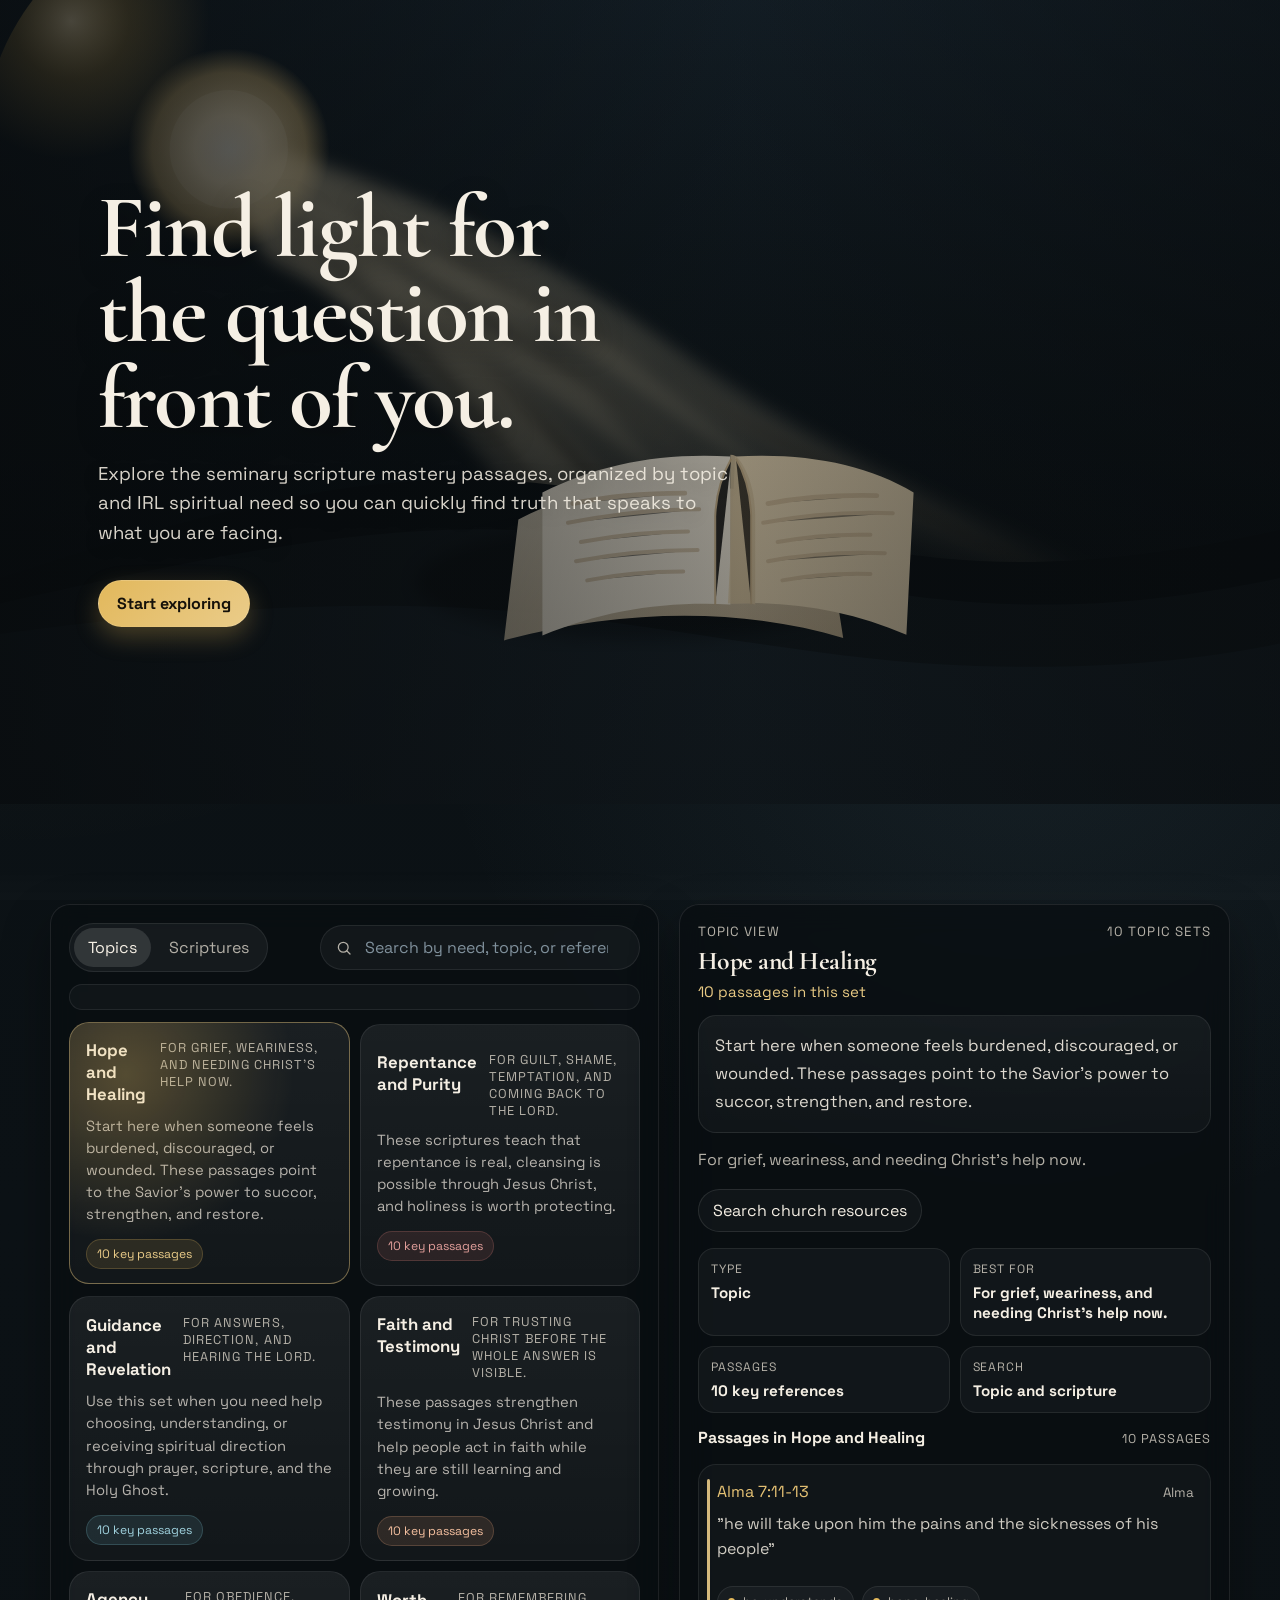
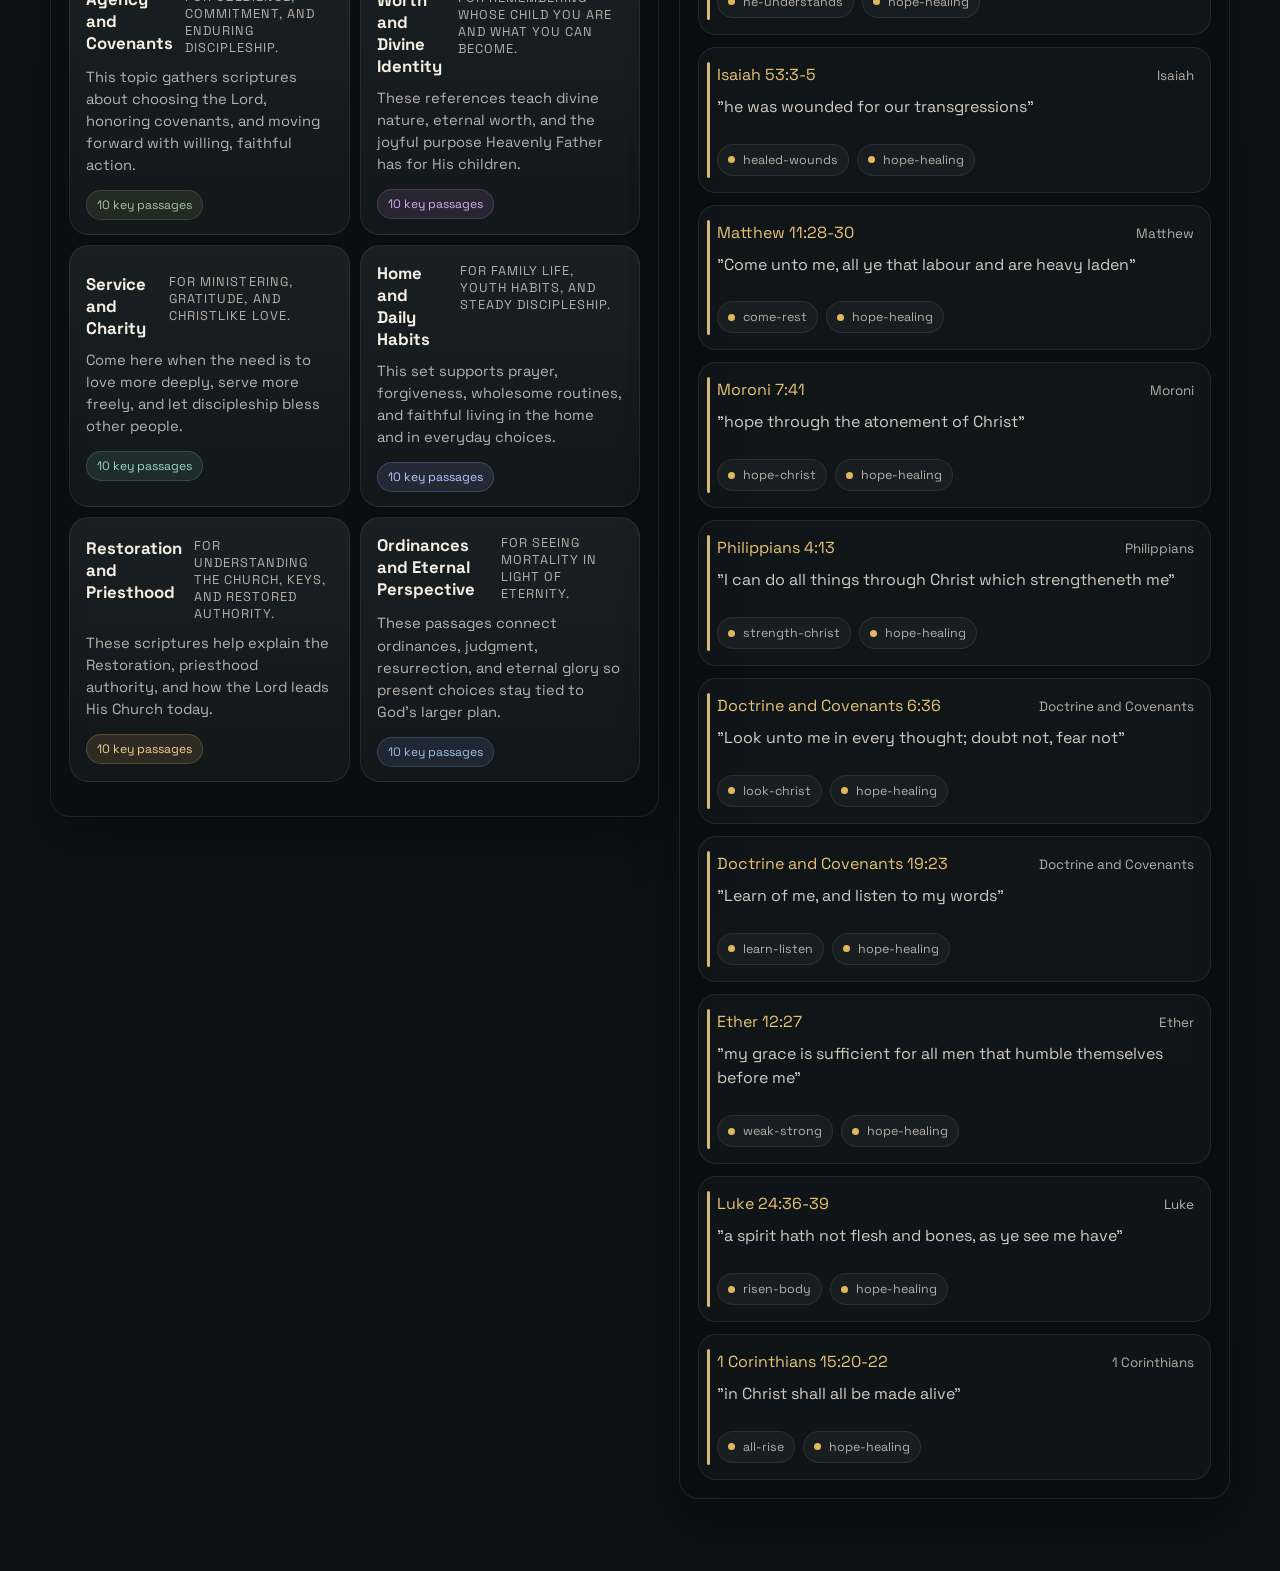
==== explore.html @ fcadfcb4 "first commit" ====
<!doctype html>
<html lang="en">
<head>
  <meta charset="utf-8" />
  <meta name="viewport" content="width=device-width, initial-scale=1" />
  <meta name="color-scheme" content="dark light" />
  <title>Scripture Atlas</title>
  <link rel="preconnect" href="https://fonts.googleapis.com">
  <link rel="preconnect" href="https://fonts.gstatic.com" crossorigin>
  <link href="https://fonts.googleapis.com/css2?family=Cormorant+Garamond:wght@500;600;700&family=Space+Grotesk:wght@400;500;600;700&display=swap" rel="stylesheet">
  <link rel="stylesheet" href="styles.css" />
</head>
<body data-page="explore">
  <div class="page">
    <main>
      <section class="hero explore-hero">
        <div class="hero-stage" aria-hidden="true" data-parallax-stage>
          <svg viewBox="0 0 1600 1080" preserveAspectRatio="xMidYMid slice">
            <defs>
              <linearGradient id="sky-explore" x1="0" y1="0" x2="0" y2="1">
                <stop offset="0%" stop-color="#16222b"/>
                <stop offset="42%" stop-color="#0f171c"/>
                <stop offset="100%" stop-color="#070b0d"/>
              </linearGradient>
              <radialGradient id="sun-explore" cx="18%" cy="24%" r="28%">
                <stop offset="0%" stop-color="#f6e3b7" stop-opacity="0.95"/>
                <stop offset="42%" stop-color="#e2b85b" stop-opacity="0.45"/>
                <stop offset="100%" stop-color="#e2b85b" stop-opacity="0"/>
              </radialGradient>
              <radialGradient id="sun-core-explore" cx="50%" cy="50%" r="50%">
                <stop offset="0%" stop-color="#fff8e7" stop-opacity="0.82"/>
                <stop offset="34%" stop-color="#f7e4bc" stop-opacity="0.86"/>
                <stop offset="76%" stop-color="#f0cf88" stop-opacity="0.62"/>
                <stop offset="100%" stop-color="#edc979" stop-opacity="0"/>
              </radialGradient>
              <linearGradient id="beam-explore" x1="0" y1="0" x2="1" y2="1">
                <stop offset="0%" stop-color="#f8e7bf" stop-opacity="0.75"/>
                <stop offset="100%" stop-color="#f8e7bf" stop-opacity="0"/>
              </linearGradient>
              <linearGradient id="beam-core-explore" x1="0" y1="0" x2="1" y2="1">
                <stop offset="0%" stop-color="#f8e7bf" stop-opacity="0.85"/>
                <stop offset="100%" stop-color="#f8e7bf" stop-opacity="0"/>
              </linearGradient>
              <linearGradient id="book-explore" x1="0" y1="0" x2="1" y2="1">
                <stop offset="0%" stop-color="#f1e7d1"/>
                <stop offset="100%" stop-color="#d8c29c"/>
              </linearGradient>
              <clipPath id="page-left-explore">
                <path d="M238 78c68-34 143-49 223-45l12 184c-82-4-156 8-226 39z"/>
              </clipPath>
              <clipPath id="page-right-explore">
                <path d="M479 33c80-4 155 11 223 45l-9 178c-70-31-145-43-226-39z"/>
              </clipPath>
              <filter id="blur-explore">
                <feGaussianBlur stdDeviation="10"/>
              </filter>
            </defs>
            <rect width="1600" height="1080" fill="url(#sky-explore)"/>
            <circle cx="286" cy="224" r="308" fill="url(#sun-explore)"/>
            <circle cx="286" cy="224" r="126" fill="url(#sun-core-explore)" opacity="1"/>
            <circle cx="286" cy="224" r="74" fill="#fff8e7" opacity="0.16"/>
            <g opacity="0.58" filter="url(#blur-explore)">
              <path d="M374 316C500 378 636 488 780 666C842 742 896 794 948 834" stroke="url(#beam-core-explore)" stroke-width="118" stroke-linecap="round"/>
              <path d="M344 286C484 346 666 444 882 620C992 710 1116 782 1258 848" stroke="url(#beam-explore)" stroke-width="92" stroke-linecap="round"/>
              <path d="M348 298C450 382 566 482 692 666C746 734 794 786 850 842" stroke="url(#beam-explore)" stroke-width="82" stroke-linecap="round"/>
              <path d="M360 264C492 308 646 374 824 502C976 610 1148 688 1368 782" stroke="url(#beam-explore)" stroke-width="70" stroke-linecap="round"/>
            </g>
            <path d="M0 760C220 690 380 642 560 637C740 632 905 690 1080 722C1240 751 1390 746 1600 700V1080H0Z" fill="#0a0f12"/>
            <path d="M0 792C240 737 422 700 593 699C759 698 925 749 1088 775C1265 804 1416 798 1600 760V1080H0Z" fill="#11181c"/>
            <path d="M0 830C180 805 420 785 620 800C820 814 1020 864 1220 870C1380 875 1500 862 1600 842V1080H0Z" fill="#182229"/>
            <g transform="translate(440 575)">
              <ellipse cx="360" cy="190" rx="280" ry="72" fill="#000" opacity="0.35" filter="url(#blur-explore)"/>
              <path d="M208 112c96-52 243-64 382-6l24 154c-123-37-272-38-424 3z" fill="url(#book-explore)" opacity="0.86"/>
              <path d="M238 78c70-35 146-50 235-45l0 185c-86-4-160 8-235 39z" fill="#f6eedd"/>
              <path d="M479 33c89-5 165 10 223 45l-9 178c-72-31-146-43-223-39z" fill="#ead8b5"/>
              <path d="M473 31c5 0 8 2 11 6c13 18 19 41 20 67v114c-7-1-17-1-31-1z" fill="#dbc6a0" opacity="0.92"/>
              <path d="M474 36c-13 23-19 47-20 72v110" stroke="#ccb183" stroke-width="2.5" opacity="0.82"/>
              <path d="M480 36c13 22 18 46 19 71v111" stroke="#c9ad83" stroke-width="2.5" opacity="0.68"/>
              <g clip-path="url(#page-left-explore)" opacity="0.5">
                <path d="M276 92c38-8 86-13 140-13" stroke="#b89e78" stroke-width="6" stroke-linecap="round"/>
                <path d="M270 116c56-11 112-17 164-17" stroke="#b89e78" stroke-width="5" stroke-linecap="round"/>
                <path d="M286 140c44-8 92-13 134-13" stroke="#b89e78" stroke-width="5" stroke-linecap="round"/>
                <path d="M280 164c52-10 104-14 152-14" stroke="#b89e78" stroke-width="5" stroke-linecap="round"/>
                <path d="M294 188c40-8 82-11 120-11" stroke="#b89e78" stroke-width="5" stroke-linecap="round"/>
              </g>
              <g clip-path="url(#page-right-explore)" opacity="0.42">
                <path d="M520 92c36-7 84-11 136-10" stroke="#b89e78" stroke-width="6" stroke-linecap="round"/>
                <path d="M514 116c52-10 108-14 162-12" stroke="#b89e78" stroke-width="5" stroke-linecap="round"/>
                <path d="M532 140c38-7 80-10 116-9" stroke="#b89e78" stroke-width="5" stroke-linecap="round"/>
                <path d="M520 164c48-9 98-12 146-10" stroke="#b89e78" stroke-width="5" stroke-linecap="round"/>
                <path d="M538 188c36-7 74-9 110-8" stroke="#b89e78" stroke-width="5" stroke-linecap="round"/>
              </g>
            </g>
          </svg>
          <div class="veil"></div>
        </div>

        <div class="wrap hero-shell">
          <div class="hero-content">
            <div class="hero-copy reveal">
              <h2>Find light for the question in front of you.</h2>
              <p>
                Explore the seminary scripture mastery passages, organized by topic and IRL spiritual need so you can quickly find truth that speaks to what you are facing.
              </p>
              <div class="hero-actions">
                <a class="btn primary" href="#study-workspace">Start exploring</a>
              </div>
            </div>
          </div>
        </div>
      </section>

      <section class="section" id="study-workspace">
        <div class="wrap">
          <div class="workspace" data-workspace>
            <div class="lane reveal">
              <div class="toolbar">
                <div class="modes" role="tablist" aria-label="View mode">
                  <button class="mode" data-mode-button data-mode="topics" aria-pressed="true" type="button">Topics</button>
                  <button class="mode" data-mode-button data-mode="scriptures" aria-pressed="false" type="button">Scriptures</button>
                </div>
                <label class="search" aria-label="Search passages and topics">
                  <svg viewBox="0 0 24 24" width="18" height="18" fill="none" stroke="currentColor" stroke-width="1.7" stroke-linecap="round" stroke-linejoin="round">
                    <circle cx="11" cy="11" r="6.5"></circle>
                    <path d="m16 16 4 4"></path>
                  </svg>
                  <input data-search type="search" placeholder="Search by need, topic, or reference" autocomplete="off" />
                </label>
              </div>

              <div class="suggestions" data-suggestions hidden></div>
              <div class="themes" data-primary-grid aria-label="Primary cards"></div>
              <div class="stream" data-stream></div>
            </div>

            <aside class="detail reveal">
              <div class="label">
                <small data-detail-label>Topic view</small>
                <small data-topic-count>10 topic sets</small>
              </div>
              <h4 data-detail-title>Hope and Healing</h4>
              <div class="ref" data-detail-ref>3 passages in this set</div>
              <div class="excerpt" data-detail-excerpt>
                Start here when someone feels burdened, discouraged, or wounded. These passages point to the Savior's power to succor, strengthen, and restore.
              </div>
              <p class="note" data-detail-note>
                Short note and direct scripture links.
              </p>
              <div class="action-row" data-detail-actions></div>
              <div class="meta" data-detail-meta></div>
              <div class="topic-passages" data-topic-passages-wrap>
                <div class="topic-passages-head">
                  <strong data-topic-passages-title>Passages in Hope and Healing</strong>
                  <span data-topic-passages-count>10 passages</span>
                </div>
                <div class="stream" data-topic-passages-list></div>
              </div>
            </aside>

            <aside class="detail scripture-detail reveal" data-scripture-panel hidden>
              <div class="label">
                <small>Scripture detail</small>
                <button class="close-detail" type="button" data-close-scripture aria-label="Close scripture detail">Close</button>
              </div>
              <h4 data-scripture-title>Scripture title</h4>
              <div class="ref" data-scripture-ref>Reference</div>
              <div class="excerpt" data-scripture-excerpt></div>
              <p class="note" data-scripture-note></p>
              <div class="action-row" data-scripture-actions></div>
              <div class="meta" data-scripture-meta></div>
            </aside>
          </div>
        </div>
      </section>
    </main>
  </div>

  <div class="modal-shell" data-scripture-modal hidden>
    <div class="modal-backdrop" data-close-scripture></div>
    <div class="modal-card">
      <div class="label">
        <small>Scripture detail</small>
        <button class="close-detail" type="button" data-close-scripture aria-label="Close scripture detail">Close</button>
      </div>
      <h4 data-scripture-modal-title>Scripture title</h4>
      <div class="ref" data-scripture-modal-ref>Reference</div>
      <div class="excerpt" data-scripture-modal-excerpt></div>
      <p class="note" data-scripture-modal-note></p>
      <div class="action-row" data-scripture-modal-actions></div>
      <div class="meta" data-scripture-modal-meta></div>
    </div>
  </div>

  <script src="site-data.js"></script>
  <script src="site.js"></script>
</body>
</html>
---- styles.css ----
:root {
  --bg: #0b1114;
  --bg-2: #10181d;
  --surface: rgba(14, 20, 24, 0.72);
  --surface-strong: rgba(12, 17, 20, 0.88);
  --text: #f5efe4;
  --muted: #b4b0a7;
  --faint: #70808a;
  --line: rgba(255, 255, 255, 0.10);
  --accent: #e2b85b;
  --accent-soft: rgba(226, 184, 91, 0.16);
  --accent-glow: rgba(226, 184, 91, 0.28);
  --shadow: 0 20px 50px rgba(0, 0, 0, 0.32);
  --max: 1180px;
  --radius: 20px;
  --radius-sm: 14px;
}

* { box-sizing: border-box; }
html { scroll-behavior: smooth; }
body {
  margin: 0;
  color: var(--text);
  font-family: "Space Grotesk", system-ui, -apple-system, BlinkMacSystemFont, "Segoe UI", sans-serif;
  background:
    radial-gradient(circle at top left, rgba(226, 184, 91, 0.12), transparent 25%),
    radial-gradient(circle at 80% 20%, rgba(121, 171, 196, 0.10), transparent 22%),
    linear-gradient(180deg, #0a1013 0%, #0c1216 38%, #0b1114 100%);
  overflow-x: hidden;
}

body.modal-open {
  overflow: hidden;
}

body::before {
  content: "";
  position: fixed;
  inset: 0;
  pointer-events: none;
  background:
    linear-gradient(transparent 0%, transparent 97%, rgba(255,255,255,0.03) 100%),
    radial-gradient(circle at 50% 0%, rgba(255,255,255,0.06), transparent 30%);
  mix-blend-mode: screen;
  opacity: 0.38;
}

a { color: inherit; text-decoration: none; }
button, input { font: inherit; }

.page {
  position: relative;
  width: 100%;
}

.wrap {
  width: min(var(--max), calc(100vw - 40px));
  margin: 0 auto;
}

.site-header {
  padding: 20px 0 10px;
}

.header-bar {
  display: flex;
  align-items: center;
  justify-content: space-between;
  gap: 16px;
  padding: 14px 18px;
  border-radius: 18px;
  border: 1px solid rgba(255,255,255,0.08);
  background: rgba(8, 12, 14, 0.52);
  backdrop-filter: blur(16px);
  box-shadow: var(--shadow);
}

.brand {
  display: inline-flex;
  align-items: center;
  gap: 12px;
  min-width: 0;
}

.mark {
  width: 30px;
  height: 30px;
  flex: none;
  display: grid;
  place-items: center;
  border-radius: 10px;
  background: linear-gradient(145deg, rgba(255,255,255,0.14), rgba(255,255,255,0.04));
  border: 1px solid rgba(255,255,255,0.10);
}

.brand h1 {
  margin: 0;
  font-size: 0.98rem;
  line-height: 1;
  letter-spacing: 0.02em;
  font-weight: 700;
}

.brand span {
  display: block;
  font-size: 0.76rem;
  color: var(--muted);
  margin-top: 2px;
}

.navlinks {
  display: flex;
  align-items: center;
  gap: 8px;
  flex-wrap: wrap;
  justify-content: flex-end;
}

.navlinks a {
  padding: 9px 12px;
  border-radius: 999px;
  color: var(--muted);
  transition: 180ms ease;
}

.navlinks a:hover,
.navlinks a:focus-visible,
.navlinks a.active {
  outline: none;
  color: var(--text);
  background: rgba(255,255,255,0.08);
}

.hero {
  position: relative;
  min-height: calc(100svh - 96px);
  overflow: clip;
}

.explore-hero {
  min-height: auto;
}

.hero-stage {
  position: absolute;
  inset: 0;
  pointer-events: none;
  overflow: hidden;
}

.hero-stage svg {
  width: 100%;
  height: 100%;
  display: block;
}

.hero-stage .veil {
  position: absolute;
  inset: 0;
  background:
    linear-gradient(90deg, rgba(7, 10, 12, 0.74) 0%, rgba(7, 10, 12, 0.48) 28%, rgba(7, 10, 12, 0.14) 58%, rgba(7, 10, 12, 0.52) 100%),
    linear-gradient(180deg, rgba(7, 10, 12, 0.08) 0%, rgba(7, 10, 12, 0.44) 100%);
}

.hero-shell {
  position: relative;
  min-height: calc(100svh - 96px);
  display: grid;
  align-items: center;
  padding: 42px 0 54px;
}

.hero-content {
  position: relative;
  z-index: 2;
  display: grid;
  grid-template-columns: minmax(0, 1fr);
  gap: 24px;
  align-items: center;
  width: min(100%, 78rem);
}

.hero-copy {
  width: min(100%, 66rem);
  padding: 40px clamp(26px, 4vw, 64px) 40px clamp(18px, 4vw, 48px);
}

.hero h2,
.section-title {
  margin: 0;
  font-family: "Cormorant Garamond", Georgia, serif;
  letter-spacing: -0.02em;
  line-height: 0.95;
}

.hero h2 {
  margin: 20px 0 18px;
  max-width: 14ch;
  font-size: clamp(4.1rem, 7vw, 7.4rem);
  font-weight: 700;
  text-wrap: balance;
  text-shadow: 0 10px 28px rgba(0, 0, 0, 0.32);
}

.hero p,
.lead {
  color: rgba(245,239,228,0.84);
  line-height: 1.6;
}

.hero p {
  margin: 0;
  max-width: 40rem;
  font-size: clamp(1.05rem, 1.45vw, 1.22rem);
  color: rgba(245,239,228,0.88);
  text-shadow: 0 6px 18px rgba(0, 0, 0, 0.28);
}

.hero-actions {
  display: flex;
  gap: 12px;
  flex-wrap: wrap;
  margin-top: 32px;
}

.btn {
  display: inline-flex;
  align-items: center;
  gap: 10px;
  border-radius: 999px;
  padding: 12px 18px;
  border: 1px solid rgba(255,255,255,0.10);
  cursor: pointer;
  transition: 180ms ease;
}

.btn.primary {
  background: linear-gradient(135deg, var(--accent), color-mix(in srgb, var(--accent) 72%, white));
  color: #15110a;
  box-shadow: 0 10px 24px var(--accent-glow);
  font-weight: 700;
}

.btn.ghost {
  color: var(--text);
  background: rgba(255,255,255,0.03);
}

.btn:hover,
.btn:focus-visible {
  outline: none;
  transform: translateY(-1px);
  border-color: rgba(255,255,255,0.18);
}

.hero-panel,
.panel,
.detail,
.sticky-card,
.mini-card,
.card,
.path-block {
  border-radius: var(--radius);
  border: 1px solid rgba(255,255,255,0.09);
  background: rgba(9, 13, 16, 0.66);
  backdrop-filter: blur(14px);
  box-shadow: var(--shadow);
}

.hero-panel {
  justify-self: end;
  width: min(100%, 380px);
  padding: 18px;
}

.hero-panel h3,
.section-label {
  margin: 0 0 10px;
  font-size: 0.88rem;
  letter-spacing: 0.04em;
  text-transform: uppercase;
  color: var(--muted);
}

.hero-panel .big {
  margin: 0 0 14px;
  font-family: "Cormorant Garamond", Georgia, serif;
  font-size: clamp(1.9rem, 4vw, 2.7rem);
  line-height: 0.95;
  max-width: 10ch;
}

.selected-topic {
  color: color-mix(in srgb, var(--accent) 88%, white);
}

.mini-list {
  display: grid;
  gap: 10px;
  margin: 16px 0 0;
}

.mini-item {
  display: flex;
  justify-content: space-between;
  align-items: center;
  gap: 12px;
  padding: 12px 14px;
  border-radius: 14px;
  background: rgba(255,255,255,0.04);
  border: 1px solid rgba(255,255,255,0.07);
}

.mini-button {
  width: 100%;
  color: var(--text);
  text-align: left;
  cursor: pointer;
  transition: 180ms ease;
}

.mini-button:hover,
.mini-button:focus-visible,
.mini-list a.mini-item:hover,
.mini-list a.mini-item:focus-visible {
  outline: none;
  transform: translateY(-1px);
  border-color: color-mix(in srgb, var(--accent) 28%, rgba(255,255,255,0.12));
  background: color-mix(in srgb, var(--accent-soft) 42%, rgba(255,255,255,0.04));
}

.mini-item strong { font-size: 0.94rem; }
.mini-item span {
  color: var(--muted);
  font-size: 0.84rem;
  text-align: right;
}

.section {
  padding: 72px 0;
}

.section h3 {
  margin: 0;
  font-family: "Cormorant Garamond", Georgia, serif;
  font-size: clamp(2.4rem, 4vw, 4rem);
  line-height: 0.95;
  letter-spacing: -0.02em;
}

.section p.lead {
  margin: 12px 0 0;
  max-width: 54rem;
  color: var(--muted);
  line-height: 1.6;
}

.grid-3 {
  margin-top: 28px;
  display: grid;
  grid-template-columns: repeat(3, minmax(0, 1fr));
  gap: 16px;
}

.grid-2 {
  display: grid;
  grid-template-columns: minmax(0, 1.05fr) minmax(320px, 0.95fr);
  gap: 20px;
}

.card,
.panel,
.path-block,
.detail,
.sticky-card {
  padding: 18px;
}

.card {
  min-height: 180px;
}

.card h4,
.detail h4,
.sticky-card h4,
.path-block h4 {
  margin: 0;
  font-family: "Cormorant Garamond", Georgia, serif;
  letter-spacing: -0.02em;
}

.card h4 { font-size: 1.95rem; line-height: 0.96; }

.card p,
.detail .note,
.path-block p,
.sticky-card p,
.section-copy {
  color: var(--muted);
  line-height: 1.6;
}

.card p { margin: 10px 0 0; }

.tag-row,
.chip-row {
  display: flex;
  gap: 8px;
  flex-wrap: wrap;
  margin-top: 14px;
}

.chip,
.tag {
  display: inline-flex;
  align-items: center;
  gap: 8px;
  padding: 7px 10px;
  border-radius: 999px;
  background: rgba(255,255,255,0.04);
  color: var(--muted);
  border: 1px solid rgba(255,255,255,0.08);
  font-size: 0.78rem;
}

.chip[aria-pressed="true"] {
  color: var(--text);
  border-color: color-mix(in srgb, var(--accent) 28%, rgba(255,255,255,0.12));
  background: color-mix(in srgb, var(--accent-soft) 55%, rgba(255,255,255,0.04));
}

.chip.dot::before,
.tag.dot::before {
  content: "";
  width: 7px;
  height: 7px;
  border-radius: 50%;
  background: var(--chip, var(--accent));
  flex: none;
}

.workspace {
  margin-top: 28px;
  display: grid;
  grid-template-columns: minmax(0, 1.05fr) minmax(320px, 0.95fr);
  gap: 20px;
  align-items: start;
}

.workspace.has-scripture-detail {
  grid-template-columns: minmax(0, 0.95fr) minmax(320px, 0.82fr) minmax(300px, 0.78fr);
}

.lane {
  padding: 18px;
  border-radius: var(--radius);
  border: 1px solid rgba(255,255,255,0.09);
  background: rgba(9, 13, 16, 0.64);
  backdrop-filter: blur(14px);
  box-shadow: var(--shadow);
}

.toolbar {
  display: flex;
  align-items: center;
  justify-content: space-between;
  gap: 12px;
  flex-wrap: wrap;
}

.modes {
  display: inline-flex;
  padding: 4px;
  border-radius: 999px;
  background: rgba(255,255,255,0.05);
  border: 1px solid rgba(255,255,255,0.08);
  gap: 4px;
}

.mode {
  border: 0;
  background: transparent;
  color: var(--muted);
  padding: 9px 14px;
  border-radius: 999px;
  cursor: pointer;
  transition: 180ms ease;
}

.mode[aria-pressed="true"] {
  background: rgba(255,255,255,0.12);
  color: var(--text);
}

.search {
  display: flex;
  align-items: center;
  gap: 10px;
  min-width: 220px;
  flex: 1 1 260px;
  max-width: 320px;
  padding: 10px 14px;
  border-radius: 999px;
  background: rgba(255,255,255,0.04);
  border: 1px solid rgba(255,255,255,0.08);
}

.search svg { color: var(--muted); flex: none; }
.search input {
  background: transparent;
  border: 0;
  color: var(--text);
  width: 100%;
  outline: none;
}
.search input::placeholder { color: #80919c; }

.mode-help {
  margin: 12px 2px 0;
  color: var(--muted);
  font-size: 0.92rem;
  line-height: 1.5;
}

.suggestions {
  margin-top: 12px;
  display: grid;
  gap: 8px;
  padding: 12px;
  border-radius: 18px;
  border: 1px solid rgba(255,255,255,0.08);
  background: rgba(255,255,255,0.03);
}

.topic-passages {
  margin-top: 14px;
}

.topic-passages-head {
  display: flex;
  justify-content: space-between;
  align-items: baseline;
  gap: 12px;
  margin-bottom: 10px;
}

.topic-passages-head strong {
  font-size: 1rem;
  color: var(--text);
}

.topic-passages-head span {
  font-size: 0.8rem;
  color: var(--muted);
  text-transform: uppercase;
  letter-spacing: 0.08em;
}

.suggestion {
  display: flex;
  justify-content: space-between;
  align-items: center;
  gap: 12px;
  width: 100%;
  border: 0;
  cursor: pointer;
  color: var(--text);
  background: rgba(255,255,255,0.03);
  border-radius: 14px;
  padding: 12px 14px;
  text-align: left;
  transition: 160ms ease;
}

.suggestion:hover,
.suggestion:focus-visible {
  outline: none;
  transform: translateX(2px);
  background: rgba(255,255,255,0.07);
}

.suggestion strong {
  display: block;
  font-size: 0.98rem;
}

.suggestion span {
  color: var(--muted);
  font-size: 0.8rem;
  text-transform: uppercase;
  letter-spacing: 0.08em;
  flex: none;
}

.themes {
  display: grid;
  grid-template-columns: repeat(2, minmax(0, 1fr));
  gap: 10px;
  margin-top: 14px;
}

.theme {
  position: relative;
  min-height: 122px;
  padding: 16px 16px 14px;
  border-radius: 20px;
  border: 1px solid rgba(255,255,255,0.08);
  background:
    linear-gradient(180deg, rgba(255,255,255,0.05), rgba(255,255,255,0.02)),
    rgba(255,255,255,0.02);
  cursor: pointer;
  text-align: left;
  transition: 180ms ease;
  overflow: hidden;
}

.theme::before {
  content: "";
  position: absolute;
  inset: 0;
  background: radial-gradient(circle at 20% 20%, color-mix(in srgb, var(--theme-color) 30%, transparent), transparent 55%);
  opacity: 0;
  transition: 180ms ease;
}

.theme:hover,
.theme:focus-visible,
.theme.active {
  outline: none;
  transform: translateY(-2px);
  border-color: color-mix(in srgb, var(--theme-color) 35%, rgba(255,255,255,0.16));
}

.theme:hover::before,
.theme:focus-visible::before,
.theme.active::before {
  opacity: 1;
}

.theme .label {
  display: flex;
  justify-content: space-between;
  gap: 12px;
  align-items: flex-start;
  margin-bottom: 10px;
}

.theme strong {
  display: block;
  font-size: 1.05rem;
  color: var(--text);
}

.theme em {
  font-style: normal;
  color: var(--muted);
  font-size: 0.8rem;
  text-transform: uppercase;
  letter-spacing: 0.08em;
}

.theme p {
  margin: 0;
  color: rgba(245,239,228,0.72);
  line-height: 1.5;
  font-size: 0.92rem;
}

.theme .count {
  display: inline-flex;
  margin-top: 14px;
  padding: 6px 10px;
  border-radius: 999px;
  font-size: 0.76rem;
  color: color-mix(in srgb, var(--theme-color) 72%, white);
  background: color-mix(in srgb, var(--theme-color) 12%, transparent);
  border: 1px solid color-mix(in srgb, var(--theme-color) 22%, transparent);
}

.stream {
  margin-top: 16px;
  display: grid;
  gap: 12px;
}

.verse {
  position: relative;
  padding: 16px 16px 16px 18px;
  border-radius: 18px;
  border: 1px solid rgba(255,255,255,0.08);
  background: rgba(255,255,255,0.03);
  display: grid;
  gap: 10px;
  cursor: pointer;
  transition: 180ms ease;
}

.verse::before {
  content: "";
  position: absolute;
  inset: 14px auto 14px 8px;
  width: 3px;
  border-radius: 999px;
  background: color-mix(in srgb, var(--accent) 72%, white);
  opacity: 0.9;
}

.verse:hover,
.verse:focus-visible {
  outline: none;
  transform: translateX(2px);
  border-color: color-mix(in srgb, var(--accent) 28%, rgba(255,255,255,0.14));
  background: color-mix(in srgb, var(--accent-soft) 45%, rgba(255,255,255,0.03));
}

.verse.active {
  border-color: color-mix(in srgb, var(--accent) 36%, rgba(255,255,255,0.18));
  background: color-mix(in srgb, var(--accent-soft) 62%, rgba(255,255,255,0.04));
}

.verse-top {
  display: flex;
  justify-content: space-between;
  gap: 10px;
  align-items: baseline;
  flex-wrap: wrap;
}

.verse-top strong { font-size: 1rem; }
.verse-top span { color: var(--muted); font-size: 0.84rem; }

.verse-ref,
.detail-ref-link,
.path-ref-link,
.meta-scripture-link {
  color: color-mix(in srgb, var(--accent) 84%, white);
  text-decoration: none;
}

.verse-ref:hover,
.verse-ref:focus-visible,
.detail-ref-link:hover,
.detail-ref-link:focus-visible,
.path-ref-link:hover,
.path-ref-link:focus-visible,
.meta-scripture-link:hover,
.meta-scripture-link:focus-visible {
  outline: none;
  text-decoration: underline;
}

.detail-ref-book {
  color: var(--muted);
}

.verse p {
  margin: 0;
  color: rgba(245,239,228,0.84);
  line-height: 1.55;
}

.detail {
  position: sticky;
  top: 28px;
}

.scripture-detail {
  min-width: 0;
}

.detail .label,
.sticky-card .label {
  display: flex;
  align-items: center;
  justify-content: space-between;
  gap: 10px;
  margin-bottom: 8px;
}

.detail .label small,
.sticky-card .label small {
  color: var(--muted);
  text-transform: uppercase;
  letter-spacing: 0.08em;
}

.detail h4,
.sticky-card h4 {
  margin: 0;
  font-size: clamp(1.5rem, 2vw, 2.2rem);
  line-height: 1.02;
}

.detail .ref,
.sticky-card .ref {
  margin-top: 8px;
  color: color-mix(in srgb, var(--accent) 75%, white);
  font-size: 0.94rem;
}

.detail .excerpt {
  margin: 14px 0 0;
  padding: 16px;
  border-radius: 18px;
  background: linear-gradient(180deg, rgba(255,255,255,0.05), rgba(255,255,255,0.03));
  border: 1px solid rgba(255,255,255,0.08);
  color: rgba(245,239,228,0.9);
  line-height: 1.7;
  font-size: 1.03rem;
}

.detail .note,
.sticky-card p {
  margin: 14px 0 0;
  color: var(--muted);
  line-height: 1.6;
}

.detail .meta,
.sticky-meta {
  display: grid;
  grid-template-columns: repeat(2, minmax(0, 1fr));
  gap: 10px;
  margin-top: 16px;
}

.meta-box,
.sticky-meta > div {
  padding: 12px 12px 11px;
  border-radius: 16px;
  background: rgba(255,255,255,0.04);
  border: 1px solid rgba(255,255,255,0.08);
}

.meta-box span,
.sticky-meta span {
  display: block;
  font-size: 0.76rem;
  color: var(--muted);
  text-transform: uppercase;
  letter-spacing: 0.08em;
  margin-bottom: 6px;
}

.meta-box strong,
.sticky-meta strong {
  display: block;
  font-size: 0.95rem;
  line-height: 1.35;
}

.close-detail {
  border: 0;
  background: rgba(255,255,255,0.06);
  color: var(--muted);
  border-radius: 999px;
  padding: 7px 11px;
  cursor: pointer;
  transition: 160ms ease;
}

.close-detail:hover,
.close-detail:focus-visible {
  outline: none;
  color: var(--text);
  background: rgba(255,255,255,0.12);
}

.modal-shell[hidden] {
  display: none;
}

.modal-shell {
  position: fixed;
  inset: 0;
  z-index: 30;
}

.modal-backdrop {
  position: absolute;
  inset: 0;
  background: rgba(5, 8, 10, 0.72);
  backdrop-filter: blur(10px);
}

.modal-card {
  position: absolute;
  left: 50%;
  top: 50%;
  width: min(680px, calc(100vw - 24px));
  max-height: calc(100svh - 24px);
  overflow: auto;
  transform: translate(-50%, -50%);
  padding: 18px;
  border-radius: var(--radius);
  border: 1px solid rgba(255,255,255,0.09);
  background: rgba(9, 13, 16, 0.96);
  box-shadow: var(--shadow);
}

.route-stack {
  display: grid;
  gap: 14px;
  margin-top: 28px;
}

.route-line {
  position: relative;
  display: grid;
  grid-template-columns: 120px minmax(0, 1fr) auto;
  gap: 14px;
  align-items: center;
  padding: 18px 16px;
  border-radius: 22px;
  border: 1px solid rgba(255,255,255,0.08);
  background: rgba(255,255,255,0.03);
  overflow: hidden;
}

.route-line::before {
  content: "";
  position: absolute;
  inset: 0 auto 0 0;
  width: 4px;
  background: linear-gradient(180deg, color-mix(in srgb, var(--accent) 90%, white), transparent);
}

.route-line small {
  color: var(--muted);
  text-transform: uppercase;
  letter-spacing: 0.08em;
}

.route-line strong {
  display: block;
  margin-top: 4px;
  font-size: 1.1rem;
}

.route-line p {
  margin: 0;
  color: rgba(245,239,228,0.82);
  line-height: 1.6;
}

.route-line .meter {
  width: 110px;
  display: grid;
  gap: 6px;
  justify-items: end;
}

.route-line .meter span {
  color: var(--muted);
  font-size: 0.8rem;
}

.route-line .meter i {
  display: block;
  width: 100%;
  height: 8px;
  border-radius: 999px;
  background: rgba(255,255,255,0.08);
  overflow: hidden;
}

.route-line .meter i::after {
  content: "";
  display: block;
  height: 100%;
  width: var(--fill);
  background: linear-gradient(90deg, var(--accent), color-mix(in srgb, var(--accent) 60%, white));
}

.path-grid {
  margin-top: 28px;
  display: grid;
  grid-template-columns: repeat(3, minmax(0, 1fr));
  gap: 16px;
}

.path-block {
  min-height: 190px;
}

.path-block h4 {
  font-size: 1.9rem;
}

.path-block .refs {
  display: flex;
  flex-wrap: wrap;
  gap: 8px;
  margin-top: 16px;
}

.path-ref-link {
  display: inline-flex;
  align-items: center;
  gap: 8px;
  padding: 7px 10px;
  border-radius: 999px;
  background: rgba(255,255,255,0.04);
  border: 1px solid rgba(255,255,255,0.08);
  font-size: 0.78rem;
}

.path-ref-link::before {
  content: "";
  width: 7px;
  height: 7px;
  border-radius: 50%;
  background: var(--accent);
  flex: none;
}

.path-layout {
  margin-top: 28px;
  display: grid;
  grid-template-columns: minmax(0, 1.1fr) minmax(300px, 0.9fr);
  gap: 20px;
  align-items: start;
}

.sticky-card {
  position: sticky;
  top: 28px;
  overflow: hidden;
}

.sticky-card::before {
  content: "";
  position: absolute;
  inset: 0;
  background: radial-gradient(circle at top left, color-mix(in srgb, var(--accent) 18%, transparent), transparent 55%);
  pointer-events: none;
}

.sticky-card .topic-swatch {
  display: inline-flex;
  align-items: center;
  gap: 8px;
  padding: 7px 10px;
  border-radius: 999px;
  background: color-mix(in srgb, var(--accent-soft) 55%, rgba(255,255,255,0.03));
  border: 1px solid color-mix(in srgb, var(--accent) 25%, rgba(255,255,255,0.08));
  color: var(--text);
  font-size: 0.82rem;
  margin-bottom: 14px;
}

.sticky-card .topic-swatch::before {
  content: "";
  width: 8px;
  height: 8px;
  border-radius: 50%;
  background: var(--accent);
  box-shadow: 0 0 0 6px var(--accent-soft);
}

.sticky-actions,
.action-row {
  display: flex;
  gap: 10px;
  flex-wrap: wrap;
  margin-top: 16px;
}

.sticky-actions .btn,
.action-row .btn {
  padding: 10px 14px;
}

.chapter-grid {
  display: grid;
  grid-template-columns: repeat(2, minmax(0, 1fr));
  gap: 12px;
  margin-top: 20px;
}

.chapter {
  display: block;
  padding: 14px;
  border-radius: 18px;
  border: 1px solid rgba(255,255,255,0.08);
  background: rgba(255,255,255,0.03);
  transition: 180ms ease;
}

.chapter:hover,
.chapter:focus-visible {
  outline: none;
  transform: translateY(-2px);
  border-color: color-mix(in srgb, var(--accent) 28%, rgba(255,255,255,0.14));
  background: color-mix(in srgb, var(--accent-soft) 36%, rgba(255,255,255,0.04));
}

.chapter strong {
  display: block;
  margin-top: 4px;
  line-height: 1.35;
}

.chapter span {
  color: var(--muted);
  font-size: 0.8rem;
  text-transform: uppercase;
  letter-spacing: 0.08em;
}

.footer-note {
  padding: 24px 0 40px;
  color: var(--faint);
  font-size: 0.86rem;
}

.reveal {
  opacity: 0;
  transform: translateY(18px);
  transition: 700ms ease;
}

.reveal.show {
  opacity: 1;
  transform: translateY(0);
}

.sr-only {
  position: absolute;
  width: 1px;
  height: 1px;
  padding: 0;
  margin: -1px;
  overflow: hidden;
  clip: rect(0, 0, 0, 0);
  border: 0;
  white-space: nowrap;
}

@media (max-width: 1080px) {
  .hero-content,
  .workspace,
  .grid-2,
  .path-layout {
    grid-template-columns: 1fr;
  }

  .hero-panel {
    justify-self: start;
    width: min(100%, 420px);
  }

  .detail,
  .sticky-card {
    position: static;
  }

  .workspace.has-scripture-detail {
    grid-template-columns: 1fr;
  }

  .route-line {
    grid-template-columns: 1fr;
  }

  .route-line .meter {
    width: 100%;
    justify-items: start;
  }
}

@media (max-width: 820px) {
  .grid-3,
  .path-grid,
  .themes,
  .chapter-grid {
    grid-template-columns: 1fr;
  }
}

@media (max-width: 760px) {
  .wrap { width: min(var(--max), calc(100vw - 26px)); }
  .hero-shell { min-height: auto; padding: 24px 0 36px; }
  .hero h2 { max-width: 11ch; }
  .hero-copy { padding: 24px 0 12px; }
  .modal-card {
    width: calc(100vw - 18px);
    max-height: calc(100svh - 18px);
    padding: 16px;
  }
}
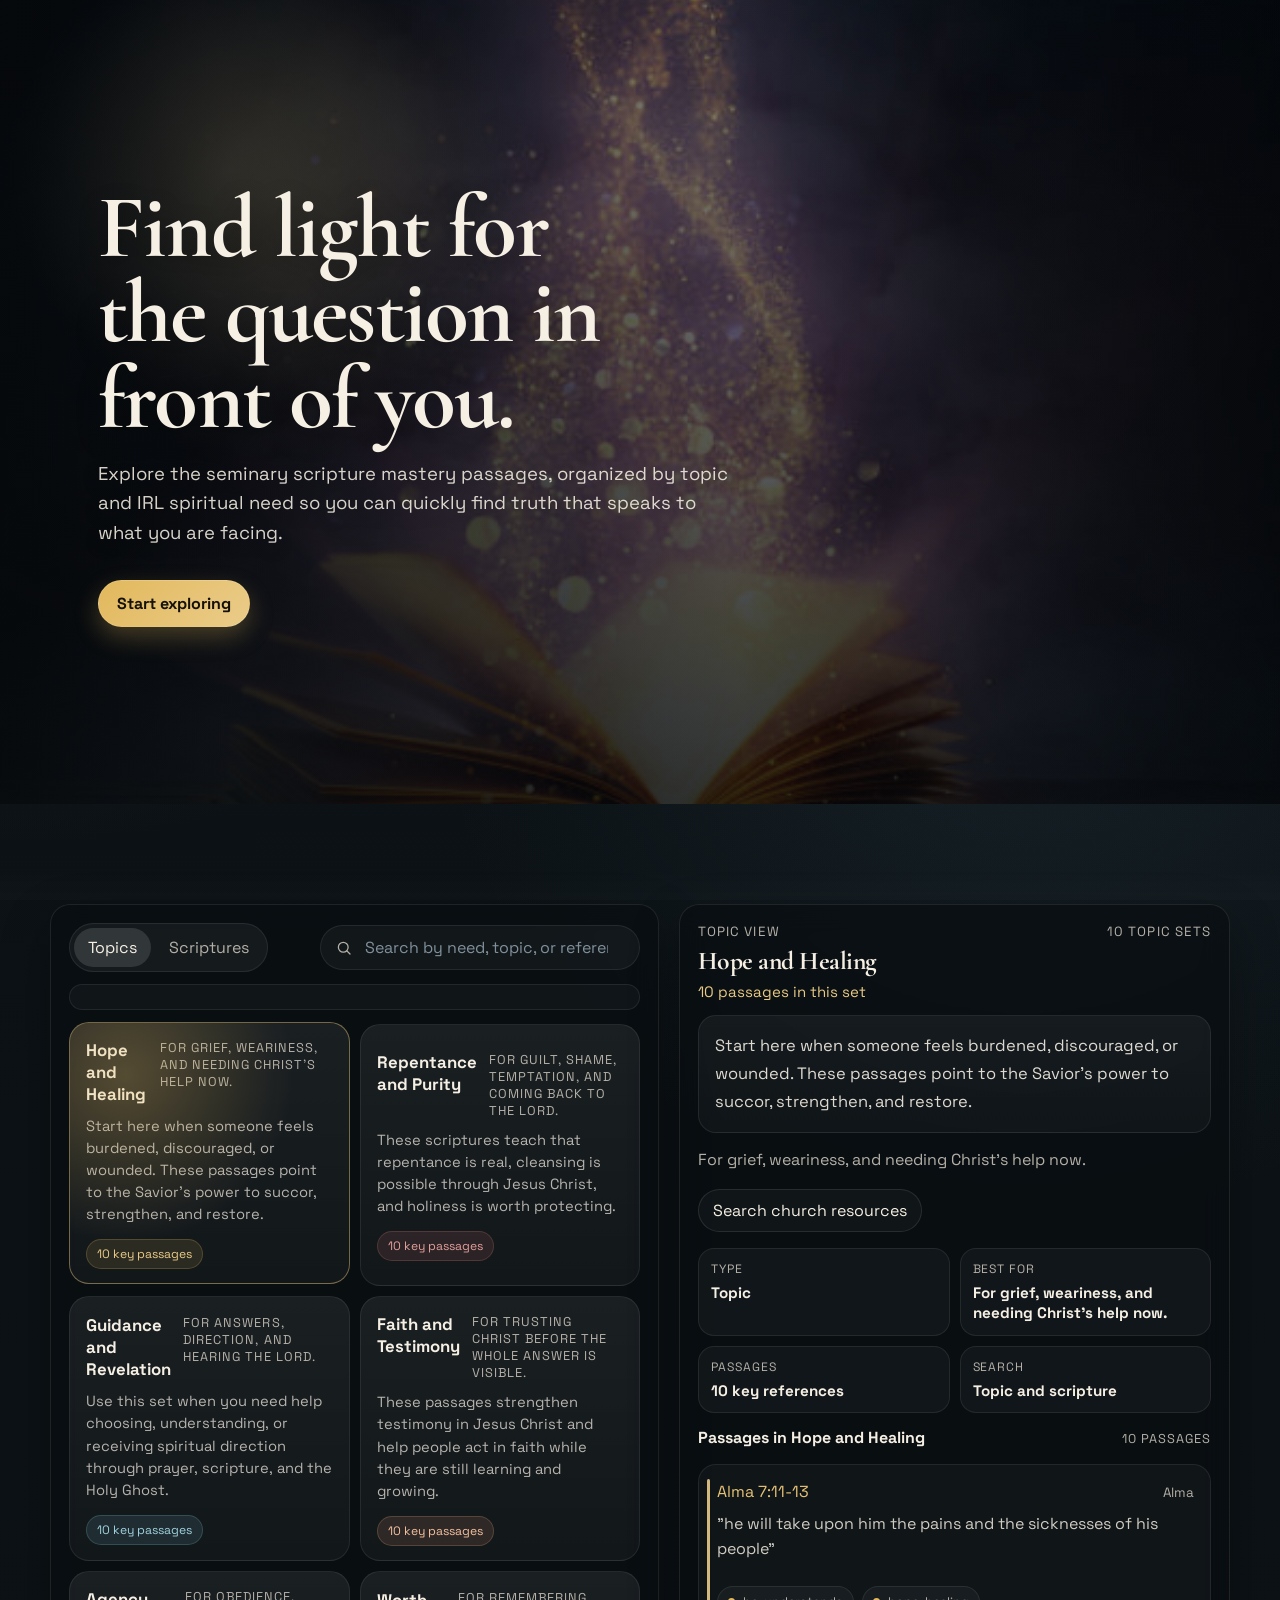
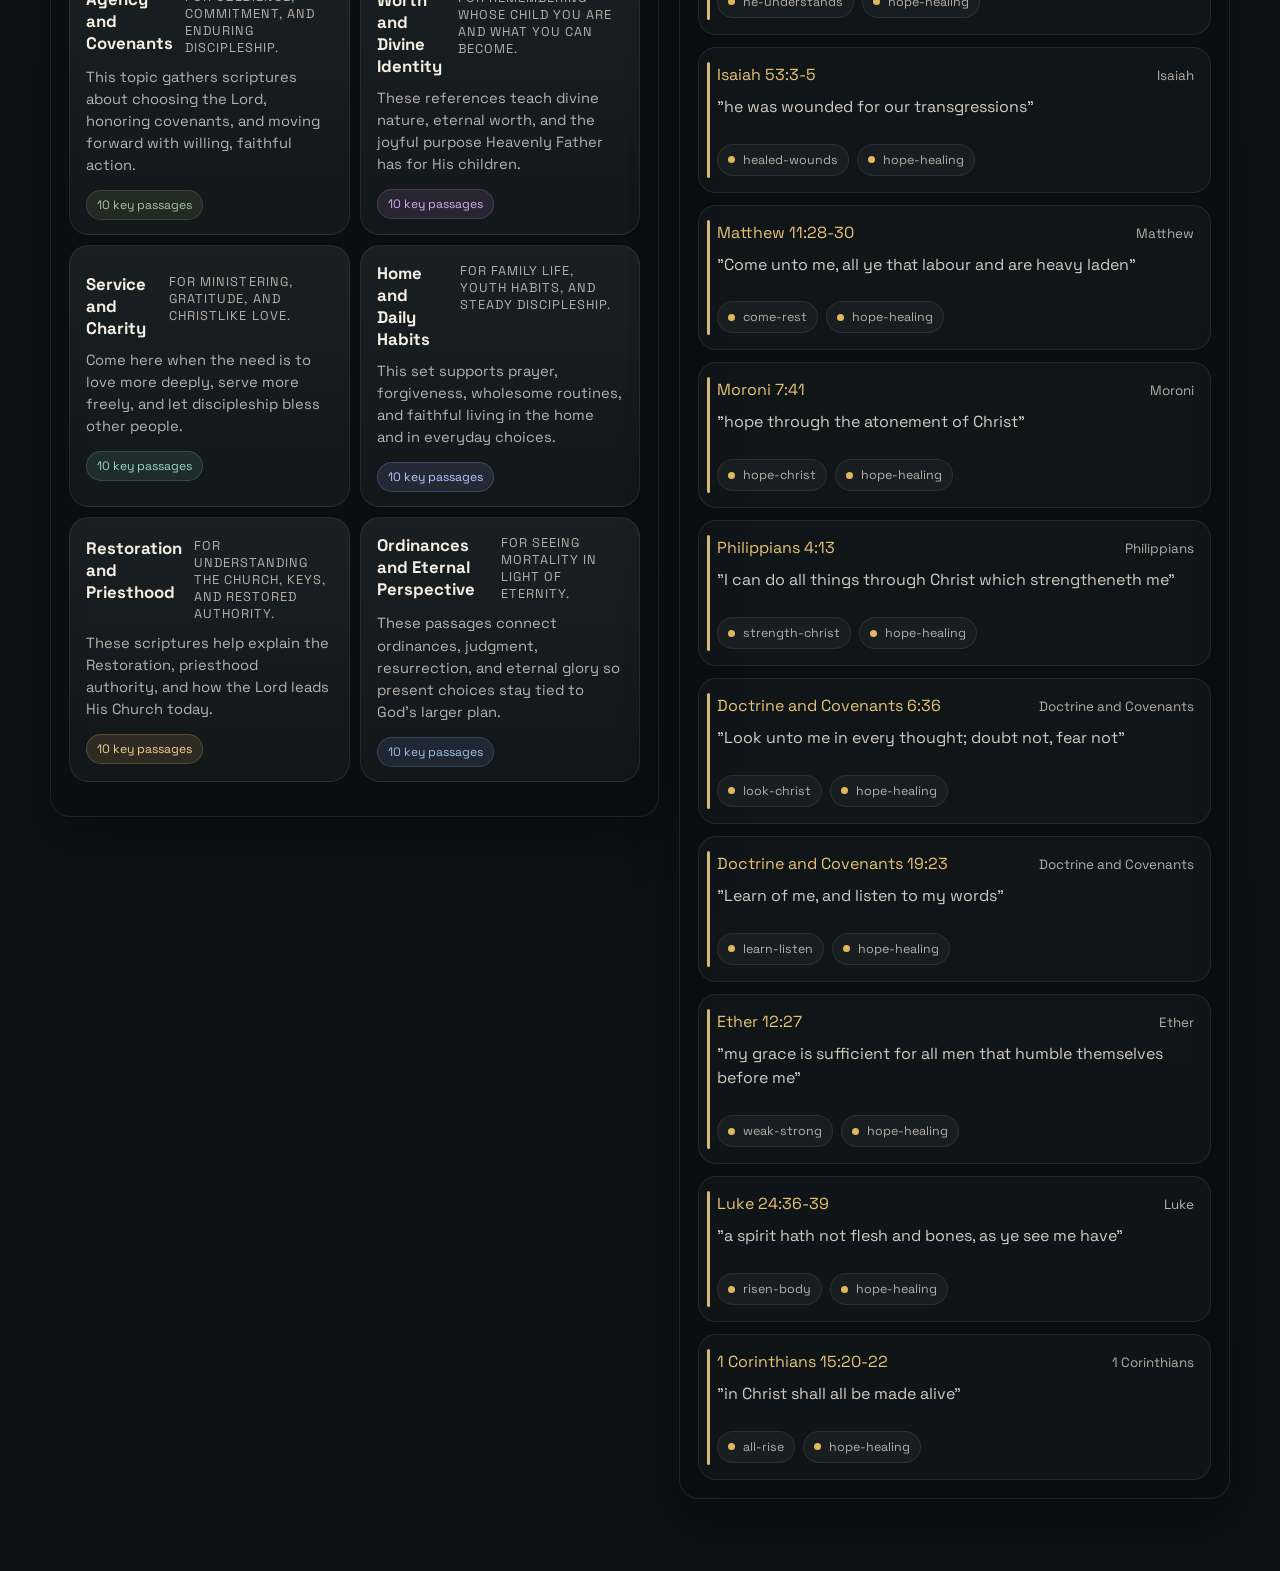
==== commit 500a3468: "Add favicon and photo-based hero image" ====
--- a/explore.html
+++ b/explore.html
@@ -5,6 +5,7 @@
   <meta name="viewport" content="width=device-width, initial-scale=1" />
   <meta name="color-scheme" content="dark light" />
   <title>Scripture Atlas</title>
+  <link rel="icon" type="image/jpeg" href="scriptures-img.jpg" />
   <link rel="preconnect" href="https://fonts.googleapis.com">
   <link rel="preconnect" href="https://fonts.gstatic.com" crossorigin>
   <link href="https://fonts.googleapis.com/css2?family=Cormorant+Garamond:wght@500;600;700&family=Space+Grotesk:wght@400;500;600;700&display=swap" rel="stylesheet">
@@ -15,83 +16,7 @@
     <main>
       <section class="hero explore-hero">
         <div class="hero-stage" aria-hidden="true" data-parallax-stage>
-          <svg viewBox="0 0 1600 1080" preserveAspectRatio="xMidYMid slice">
-            <defs>
-              <linearGradient id="sky-explore" x1="0" y1="0" x2="0" y2="1">
-                <stop offset="0%" stop-color="#16222b"/>
-                <stop offset="42%" stop-color="#0f171c"/>
-                <stop offset="100%" stop-color="#070b0d"/>
-              </linearGradient>
-              <radialGradient id="sun-explore" cx="18%" cy="24%" r="28%">
-                <stop offset="0%" stop-color="#f6e3b7" stop-opacity="0.95"/>
-                <stop offset="42%" stop-color="#e2b85b" stop-opacity="0.45"/>
-                <stop offset="100%" stop-color="#e2b85b" stop-opacity="0"/>
-              </radialGradient>
-              <radialGradient id="sun-core-explore" cx="50%" cy="50%" r="50%">
-                <stop offset="0%" stop-color="#fff8e7" stop-opacity="0.82"/>
-                <stop offset="34%" stop-color="#f7e4bc" stop-opacity="0.86"/>
-                <stop offset="76%" stop-color="#f0cf88" stop-opacity="0.62"/>
-                <stop offset="100%" stop-color="#edc979" stop-opacity="0"/>
-              </radialGradient>
-              <linearGradient id="beam-explore" x1="0" y1="0" x2="1" y2="1">
-                <stop offset="0%" stop-color="#f8e7bf" stop-opacity="0.75"/>
-                <stop offset="100%" stop-color="#f8e7bf" stop-opacity="0"/>
-              </linearGradient>
-              <linearGradient id="beam-core-explore" x1="0" y1="0" x2="1" y2="1">
-                <stop offset="0%" stop-color="#f8e7bf" stop-opacity="0.85"/>
-                <stop offset="100%" stop-color="#f8e7bf" stop-opacity="0"/>
-              </linearGradient>
-              <linearGradient id="book-explore" x1="0" y1="0" x2="1" y2="1">
-                <stop offset="0%" stop-color="#f1e7d1"/>
-                <stop offset="100%" stop-color="#d8c29c"/>
-              </linearGradient>
-              <clipPath id="page-left-explore">
-                <path d="M238 78c68-34 143-49 223-45l12 184c-82-4-156 8-226 39z"/>
-              </clipPath>
-              <clipPath id="page-right-explore">
-                <path d="M479 33c80-4 155 11 223 45l-9 178c-70-31-145-43-226-39z"/>
-              </clipPath>
-              <filter id="blur-explore">
-                <feGaussianBlur stdDeviation="10"/>
-              </filter>
-            </defs>
-            <rect width="1600" height="1080" fill="url(#sky-explore)"/>
-            <circle cx="286" cy="224" r="308" fill="url(#sun-explore)"/>
-            <circle cx="286" cy="224" r="126" fill="url(#sun-core-explore)" opacity="1"/>
-            <circle cx="286" cy="224" r="74" fill="#fff8e7" opacity="0.16"/>
-            <g opacity="0.58" filter="url(#blur-explore)">
-              <path d="M374 316C500 378 636 488 780 666C842 742 896 794 948 834" stroke="url(#beam-core-explore)" stroke-width="118" stroke-linecap="round"/>
-              <path d="M344 286C484 346 666 444 882 620C992 710 1116 782 1258 848" stroke="url(#beam-explore)" stroke-width="92" stroke-linecap="round"/>
-              <path d="M348 298C450 382 566 482 692 666C746 734 794 786 850 842" stroke="url(#beam-explore)" stroke-width="82" stroke-linecap="round"/>
-              <path d="M360 264C492 308 646 374 824 502C976 610 1148 688 1368 782" stroke="url(#beam-explore)" stroke-width="70" stroke-linecap="round"/>
-            </g>
-            <path d="M0 760C220 690 380 642 560 637C740 632 905 690 1080 722C1240 751 1390 746 1600 700V1080H0Z" fill="#0a0f12"/>
-            <path d="M0 792C240 737 422 700 593 699C759 698 925 749 1088 775C1265 804 1416 798 1600 760V1080H0Z" fill="#11181c"/>
-            <path d="M0 830C180 805 420 785 620 800C820 814 1020 864 1220 870C1380 875 1500 862 1600 842V1080H0Z" fill="#182229"/>
-            <g transform="translate(440 575)">
-              <ellipse cx="360" cy="190" rx="280" ry="72" fill="#000" opacity="0.35" filter="url(#blur-explore)"/>
-              <path d="M208 112c96-52 243-64 382-6l24 154c-123-37-272-38-424 3z" fill="url(#book-explore)" opacity="0.86"/>
-              <path d="M238 78c70-35 146-50 235-45l0 185c-86-4-160 8-235 39z" fill="#f6eedd"/>
-              <path d="M479 33c89-5 165 10 223 45l-9 178c-72-31-146-43-223-39z" fill="#ead8b5"/>
-              <path d="M473 31c5 0 8 2 11 6c13 18 19 41 20 67v114c-7-1-17-1-31-1z" fill="#dbc6a0" opacity="0.92"/>
-              <path d="M474 36c-13 23-19 47-20 72v110" stroke="#ccb183" stroke-width="2.5" opacity="0.82"/>
-              <path d="M480 36c13 22 18 46 19 71v111" stroke="#c9ad83" stroke-width="2.5" opacity="0.68"/>
-              <g clip-path="url(#page-left-explore)" opacity="0.5">
-                <path d="M276 92c38-8 86-13 140-13" stroke="#b89e78" stroke-width="6" stroke-linecap="round"/>
-                <path d="M270 116c56-11 112-17 164-17" stroke="#b89e78" stroke-width="5" stroke-linecap="round"/>
-                <path d="M286 140c44-8 92-13 134-13" stroke="#b89e78" stroke-width="5" stroke-linecap="round"/>
-                <path d="M280 164c52-10 104-14 152-14" stroke="#b89e78" stroke-width="5" stroke-linecap="round"/>
-                <path d="M294 188c40-8 82-11 120-11" stroke="#b89e78" stroke-width="5" stroke-linecap="round"/>
-              </g>
-              <g clip-path="url(#page-right-explore)" opacity="0.42">
-                <path d="M520 92c36-7 84-11 136-10" stroke="#b89e78" stroke-width="6" stroke-linecap="round"/>
-                <path d="M514 116c52-10 108-14 162-12" stroke="#b89e78" stroke-width="5" stroke-linecap="round"/>
-                <path d="M532 140c38-7 80-10 116-9" stroke="#b89e78" stroke-width="5" stroke-linecap="round"/>
-                <path d="M520 164c48-9 98-12 146-10" stroke="#b89e78" stroke-width="5" stroke-linecap="round"/>
-                <path d="M538 188c36-7 74-9 110-8" stroke="#b89e78" stroke-width="5" stroke-linecap="round"/>
-              </g>
-            </g>
-          </svg>
+          <div class="hero-image"></div>
           <div class="veil"></div>
         </div>
 
--- a/styles.css
+++ b/styles.css
@@ -154,12 +154,26 @@
   display: block;
 }
 
+.hero-image {
+  position: absolute;
+  inset: 0;
+  background:
+    radial-gradient(circle at 19% 22%, rgba(255, 244, 214, 0.46), rgba(255, 244, 214, 0) 18%),
+    linear-gradient(180deg, rgba(10, 13, 16, 0.08) 0%, rgba(10, 13, 16, 0.32) 72%, rgba(10, 13, 16, 0.5) 100%),
+    url("scriptures-img.jpg");
+  background-size: cover;
+  background-position: center 42%;
+  transform: scale(1.03);
+  filter: saturate(0.9) brightness(0.74) contrast(1.05);
+}
+
 .hero-stage .veil {
   position: absolute;
   inset: 0;
   background:
-    linear-gradient(90deg, rgba(7, 10, 12, 0.74) 0%, rgba(7, 10, 12, 0.48) 28%, rgba(7, 10, 12, 0.14) 58%, rgba(7, 10, 12, 0.52) 100%),
-    linear-gradient(180deg, rgba(7, 10, 12, 0.08) 0%, rgba(7, 10, 12, 0.44) 100%);
+    linear-gradient(90deg, rgba(7, 10, 12, 0.8) 0%, rgba(7, 10, 12, 0.5) 29%, rgba(7, 10, 12, 0.16) 58%, rgba(7, 10, 12, 0.54) 100%),
+    radial-gradient(circle at 22% 25%, rgba(239, 201, 104, 0.18), rgba(239, 201, 104, 0) 22%),
+    linear-gradient(180deg, rgba(7, 10, 12, 0.05) 0%, rgba(7, 10, 12, 0.46) 100%);
 }
 
 .hero-shell {
@@ -1183,6 +1197,39 @@
   .hero-shell { min-height: auto; padding: 24px 0 36px; }
   .hero h2 { max-width: 11ch; }
   .hero-copy { padding: 24px 0 12px; }
+  .themes {
+    grid-template-columns: repeat(2, minmax(0, 1fr));
+    gap: 10px;
+  }
+  .theme {
+    min-height: 0;
+    aspect-ratio: 1 / 1;
+    padding: 14px 14px 12px;
+    display: flex;
+    flex-direction: column;
+    justify-content: space-between;
+  }
+  .theme .label {
+    display: grid;
+    gap: 8px;
+    margin-bottom: 0;
+  }
+  .theme strong {
+    font-size: 0.98rem;
+    line-height: 1.1;
+  }
+  .theme em {
+    font-size: 0.74rem;
+    line-height: 1.35;
+    letter-spacing: 0.06em;
+  }
+  .theme p {
+    display: none;
+  }
+  .theme .count {
+    margin-top: 10px;
+    align-self: flex-start;
+  }
   .modal-card {
     width: calc(100vw - 18px);
     max-height: calc(100svh - 18px);
